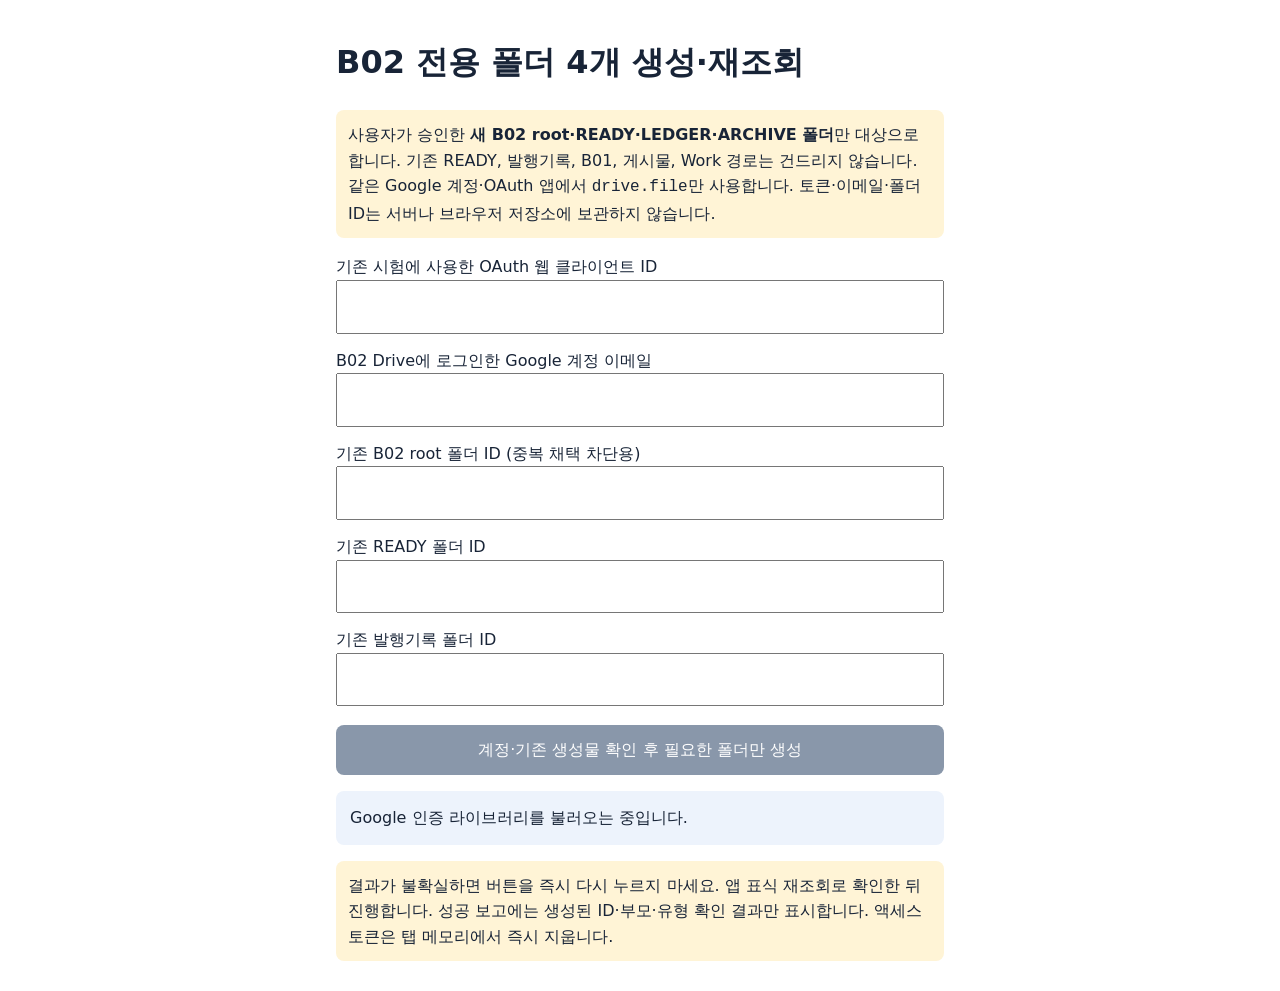
==== b02-folder-provision.html @ c0c2346f "Add B02 folder-only drive.file verification page" ====
<!doctype html>
<html lang="ko"><head><meta charset="utf-8"><meta name="viewport" content="width=device-width,initial-scale=1">
<meta name="referrer" content="strict-origin-when-cross-origin"><title>B02 전용 Drive 폴더 생성</title>
<style>body{font:16px/1.6 system-ui,sans-serif;max-width:38rem;margin:auto;padding:16px;color:#182437}label{display:block;margin:14px 0 5px}input,button{box-sizing:border-box;width:100%;padding:12px;font:inherit}button{margin-top:14px;background:#174ea6;color:white;border:0;border-radius:8px}button:disabled{background:#8997aa}#result{white-space:pre-wrap;overflow-wrap:anywhere;background:#edf3fc;padding:14px;border-radius:8px}.note{background:#fff4d6;padding:12px;border-radius:8px}</style></head>
<body><h1>B02 전용 폴더 4개 생성·재조회</h1>
<p class="note">사용자가 승인한 <b>새 B02 root·READY·LEDGER·ARCHIVE 폴더</b>만 대상으로 합니다. 기존 READY, 발행기록, B01, 게시물, Work 경로는 건드리지 않습니다. 같은 Google 계정·OAuth 앱에서 <code>drive.file</code>만 사용합니다. 토큰·이메일·폴더 ID는 서버나 브라우저 저장소에 보관하지 않습니다.</p>
<label>기존 시험에 사용한 OAuth 웹 클라이언트 ID<input id="client" autocomplete="off" spellcheck="false"></label>
<label>B02 Drive에 로그인한 Google 계정 이메일<input id="email" type="email" autocomplete="off" spellcheck="false"></label>
<label>기존 B02 root 폴더 ID (중복 채택 차단용)<input id="legacy-root" autocomplete="off"></label>
<label>기존 READY 폴더 ID<input id="legacy-ready" autocomplete="off"></label>
<label>기존 발행기록 폴더 ID<input id="legacy-ledger" autocomplete="off"></label>
<button id="start" disabled>계정·기존 생성물 확인 후 필요한 폴더만 생성</button>
<p id="result" role="status" aria-live="polite">Google 인증 라이브러리를 불러오는 중입니다.</p>
<p class="note">결과가 불확실하면 버튼을 즉시 다시 누르지 마세요. 앱 표식 재조회로 확인한 뒤 진행합니다. 성공 보고에는 생성된 ID·부모·유형 확인 결과만 표시합니다. 액세스 토큰은 탭 메모리에서 즉시 지웁니다.</p>
<script src="https://accounts.google.com/gsi/client" async defer></script>
<script src="./b02-folder-provision.js" defer></script></body></html>
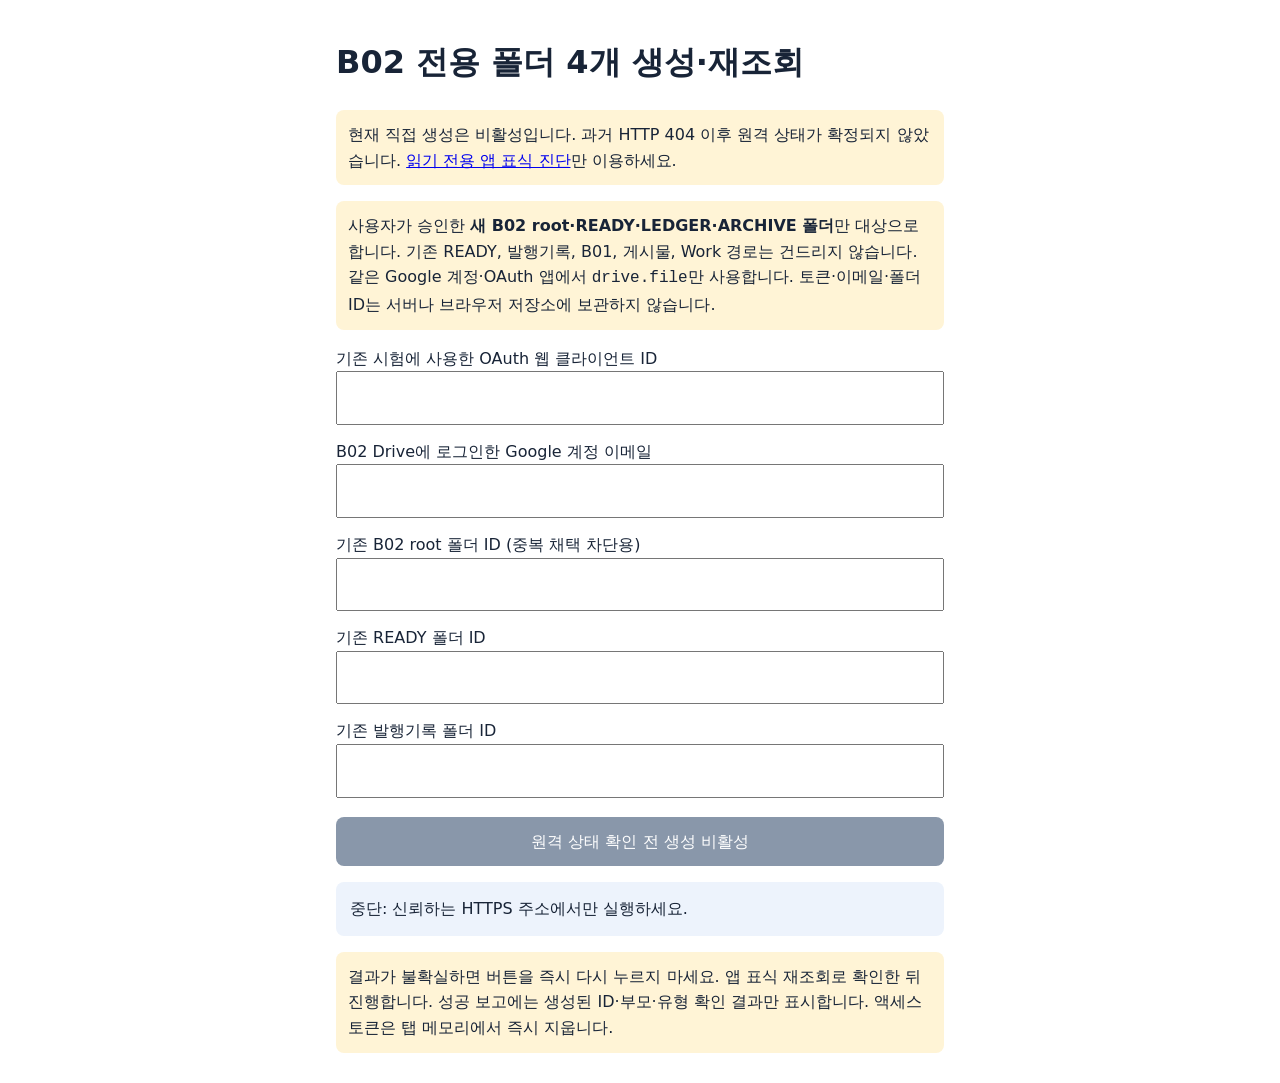
==== commit 6f2de67c: "Disable browser Drive creation until remote state and fixed IDs are verified" ====
--- a/b02-folder-provision.html
+++ b/b02-folder-provision.html
@@ -3,13 +3,14 @@
 <meta name="referrer" content="strict-origin-when-cross-origin"><title>B02 전용 Drive 폴더 생성</title>
 <style>body{font:16px/1.6 system-ui,sans-serif;max-width:38rem;margin:auto;padding:16px;color:#182437}label{display:block;margin:14px 0 5px}input,button{box-sizing:border-box;width:100%;padding:12px;font:inherit}button{margin-top:14px;background:#174ea6;color:white;border:0;border-radius:8px}button:disabled{background:#8997aa}#result{white-space:pre-wrap;overflow-wrap:anywhere;background:#edf3fc;padding:14px;border-radius:8px}.note{background:#fff4d6;padding:12px;border-radius:8px}</style></head>
 <body><h1>B02 전용 폴더 4개 생성·재조회</h1>
+<p class="note">현재 직접 생성은 비활성입니다. 과거 HTTP 404 이후 원격 상태가 확정되지 않았습니다. <a href="./b02-folder-diagnostic.html">읽기 전용 앱 표식 진단</a>만 이용하세요.</p>
 <p class="note">사용자가 승인한 <b>새 B02 root·READY·LEDGER·ARCHIVE 폴더</b>만 대상으로 합니다. 기존 READY, 발행기록, B01, 게시물, Work 경로는 건드리지 않습니다. 같은 Google 계정·OAuth 앱에서 <code>drive.file</code>만 사용합니다. 토큰·이메일·폴더 ID는 서버나 브라우저 저장소에 보관하지 않습니다.</p>
 <label>기존 시험에 사용한 OAuth 웹 클라이언트 ID<input id="client" autocomplete="off" spellcheck="false"></label>
 <label>B02 Drive에 로그인한 Google 계정 이메일<input id="email" type="email" autocomplete="off" spellcheck="false"></label>
 <label>기존 B02 root 폴더 ID (중복 채택 차단용)<input id="legacy-root" autocomplete="off"></label>
 <label>기존 READY 폴더 ID<input id="legacy-ready" autocomplete="off"></label>
 <label>기존 발행기록 폴더 ID<input id="legacy-ledger" autocomplete="off"></label>
-<button id="start" disabled>계정·기존 생성물 확인 후 필요한 폴더만 생성</button>
+<button id="start" disabled>원격 상태 확인 전 생성 비활성</button>
 <p id="result" role="status" aria-live="polite">Google 인증 라이브러리를 불러오는 중입니다.</p>
 <p class="note">결과가 불확실하면 버튼을 즉시 다시 누르지 마세요. 앱 표식 재조회로 확인한 뒤 진행합니다. 성공 보고에는 생성된 ID·부모·유형 확인 결과만 표시합니다. 액세스 토큰은 탭 메모리에서 즉시 지웁니다.</p>
 <script src="https://accounts.google.com/gsi/client" async defer></script>
